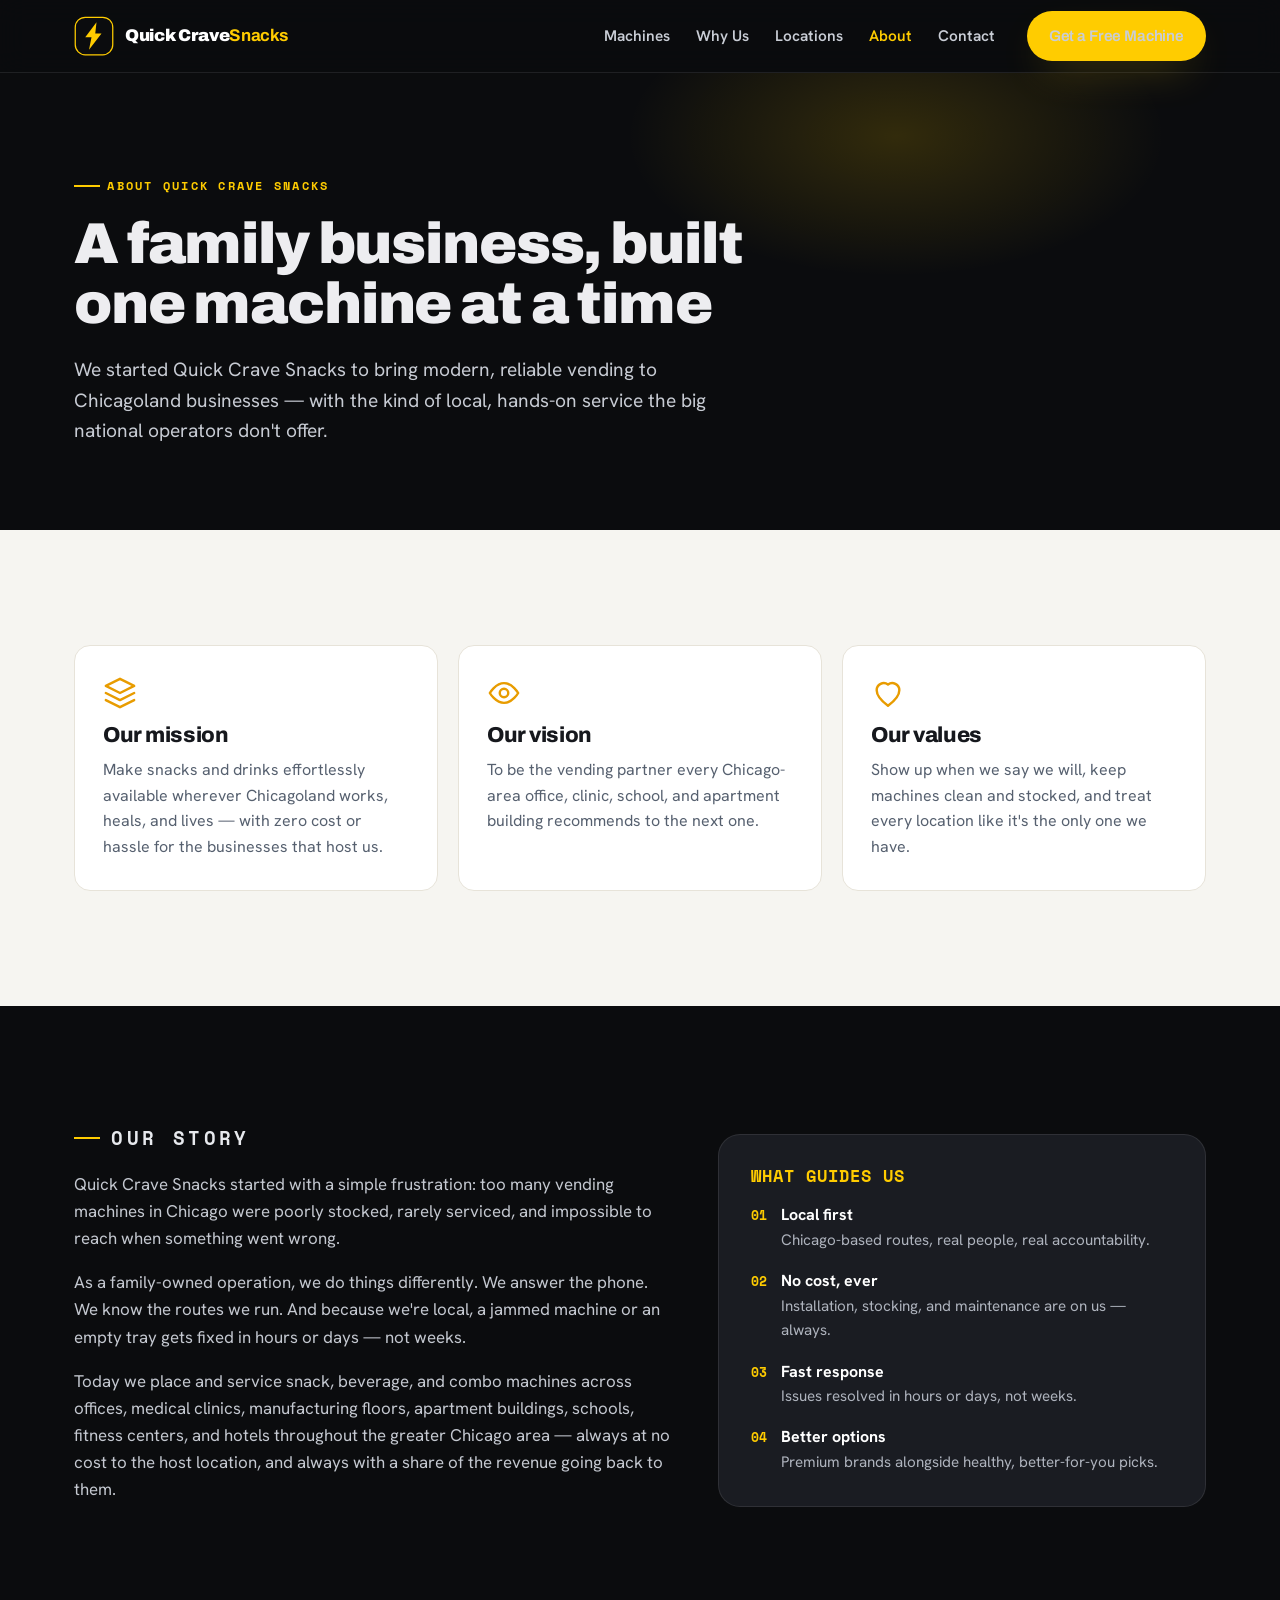
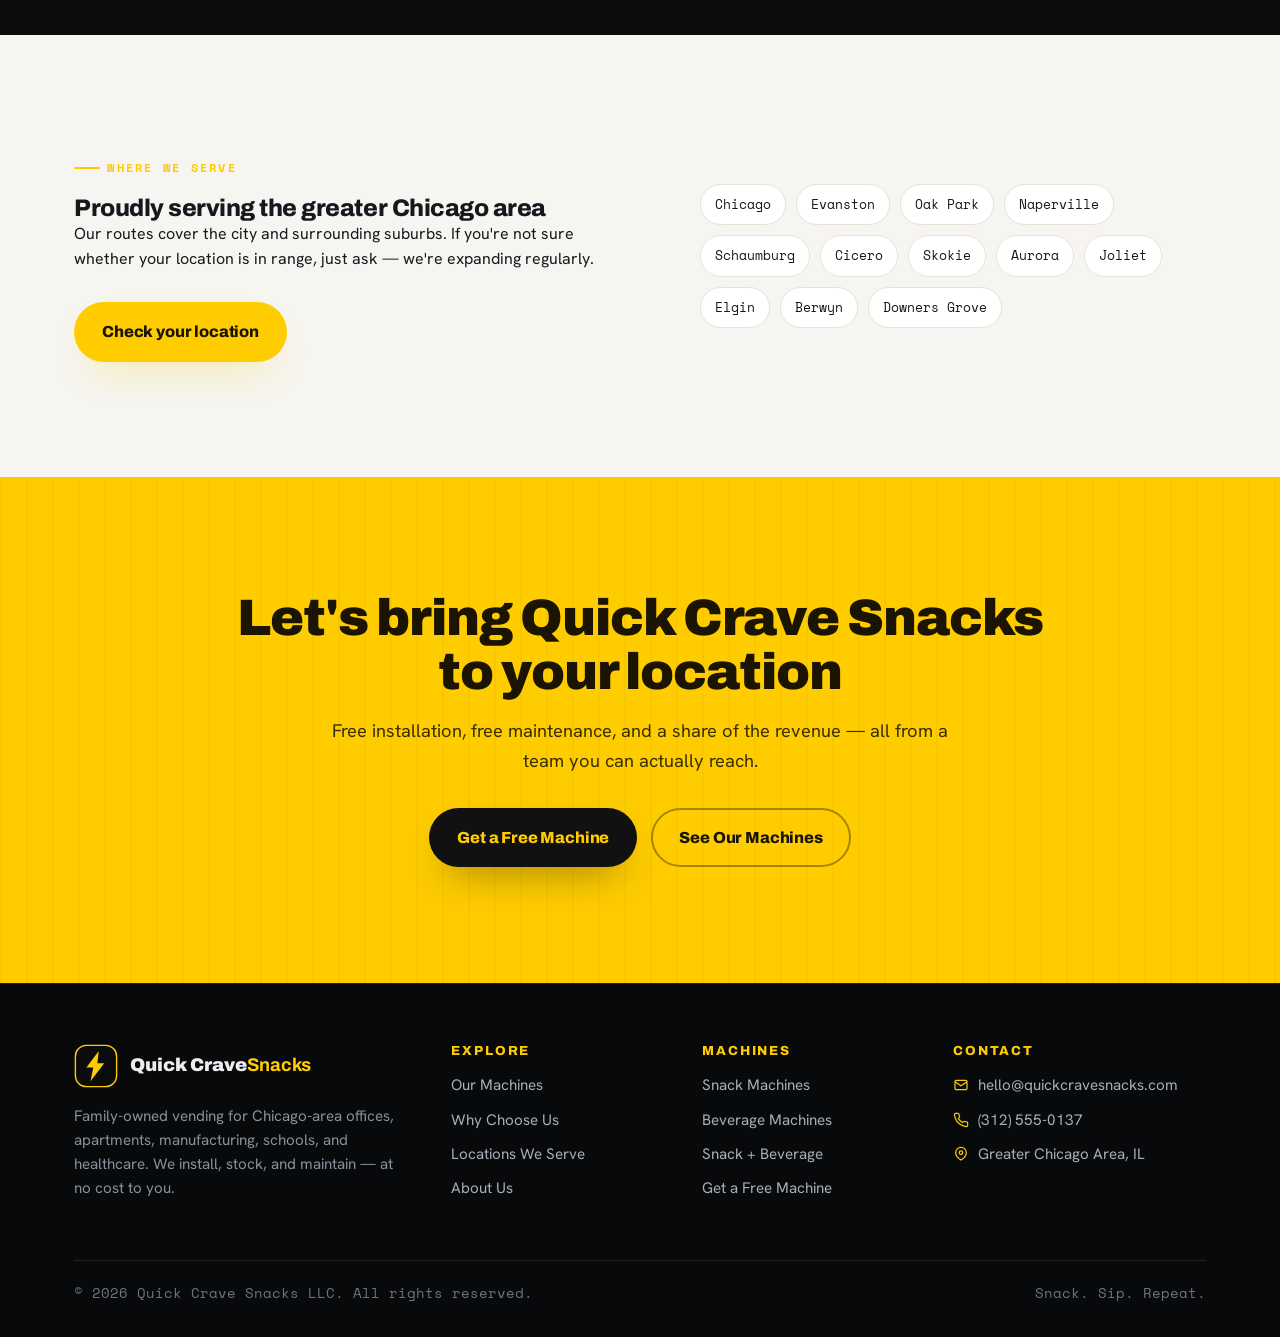
==== about.html @ 275d0c56 "Build out Quick Crave Snacks marketing site Adds the homepage, about, machines, and contact pages pl" ====
<!DOCTYPE html>
<html lang="en">
<head>
  <meta charset="UTF-8" />
  <meta name="viewport" content="width=device-width, initial-scale=1.0" />
  <title>About Us — Quick Crave Snacks</title>
  <meta name="description" content="Quick Crave Snacks is a family-owned vending company serving the greater Chicago area. Learn our story, mission, and the values behind every install." />
  <link rel="icon" type="image/svg+xml" href="assets/favicon.svg" />
  <link rel="preconnect" href="https://fonts.googleapis.com" />
  <link rel="preconnect" href="https://fonts.gstatic.com" crossorigin />
  <link href="https://fonts.googleapis.com/css2?family=Archivo:wght@600;700;800;900&family=Hanken+Grotesk:wght@400;500;600;700&family=Space+Mono:wght@400;700&display=swap" rel="stylesheet" />
  <link rel="stylesheet" href="css/styles.css" />
</head>
<body>

  <!-- ===================== NAV ===================== -->
  <header class="nav">
    <div class="container nav-inner">
      <a class="nav-logo" href="index.html" aria-label="Quick Crave Snacks home">
        <img src="assets/logo.svg" alt="Quick Crave Snacks logo" />
        <span class="wordmark">Quick Crave<b>Snacks</b></span>
      </a>
      <nav class="nav-links" aria-label="Primary">
        <a href="machines.html">Machines</a>
        <a href="index.html#why">Why Us</a>
        <a href="index.html#locations">Locations</a>
        <a href="about.html" class="active">About</a>
        <a href="contact.html">Contact</a>
        <a class="btn btn-primary btn-sm nav-cta" href="contact.html">Get a Free Machine</a>
      </nav>
      <button class="nav-toggle" aria-label="Menu" aria-expanded="false"><span></span><span></span><span></span></button>
    </div>
  </header>

  <main>
  <!-- ===================== PAGE HERO ===================== -->
  <section class="page-hero">
    <div class="container">
      <p class="eyebrow">About Quick Crave Snacks</p>
      <h1>A family business, built one machine at a time</h1>
      <p class="lede">We started Quick Crave Snacks to bring modern, reliable vending to Chicagoland businesses — with the kind of local, hands-on service the big national operators don't offer.</p>
    </div>
  </section>

  <!-- ===================== MISSION / VISION / VALUES ===================== -->
  <section class="section on-light">
    <div class="container">
      <div class="mvv">
        <div class="card reveal">
          <svg class="ic" viewBox="0 0 24 24" fill="none" stroke="currentColor" stroke-width="1.7" stroke-linecap="round" stroke-linejoin="round"><path d="M12 2 2 7l10 5 10-5-10-5Z"/><path d="M2 17l10 5 10-5M2 12l10 5 10-5"/></svg>
          <h3>Our mission</h3>
          <p>Make snacks and drinks effortlessly available wherever Chicagoland works, heals, and lives — with zero cost or hassle for the businesses that host us.</p>
        </div>
        <div class="card reveal">
          <svg class="ic" viewBox="0 0 24 24" fill="none" stroke="currentColor" stroke-width="1.7" stroke-linecap="round" stroke-linejoin="round"><path d="M2 12s4-7 10-7 10 7 10 7-4 7-10 7-10-7-10-7Z"/><circle cx="12" cy="12" r="3"/></svg>
          <h3>Our vision</h3>
          <p>To be the vending partner every Chicago-area office, clinic, school, and apartment building recommends to the next one.</p>
        </div>
        <div class="card reveal">
          <svg class="ic" viewBox="0 0 24 24" fill="none" stroke="currentColor" stroke-width="1.7" stroke-linecap="round" stroke-linejoin="round"><path d="M12 21c-4-3-8-6.5-8-11a5 5 0 0 1 8-4 5 5 0 0 1 8 4c0 4.5-4 8-8 11Z"/></svg>
          <h3>Our values</h3>
          <p>Show up when we say we will, keep machines clean and stocked, and treat every location like it's the only one we have.</p>
        </div>
      </div>
    </div>
  </section>

  <!-- ===================== STORY ===================== -->
  <section class="section">
    <div class="container story">
      <div class="prose">
        <p class="eyebrow">Our story</p>
        <p>Quick Crave Snacks started with a simple frustration: too many vending machines in Chicago were poorly stocked, rarely serviced, and impossible to reach when something went wrong.</p>
        <p>As a family-owned operation, we do things differently. We answer the phone. We know the routes we run. And because we're local, a jammed machine or an empty tray gets fixed in hours or days — not weeks.</p>
        <p>Today we place and service snack, beverage, and combo machines across offices, medical clinics, manufacturing floors, apartment buildings, schools, fitness centers, and hotels throughout the greater Chicago area — always at no cost to the host location, and always with a share of the revenue going back to them.</p>
      </div>
      <aside class="story-aside reveal">
        <h3>What guides us</h3>
        <ul class="values-list">
          <li><span class="v-code">01</span><div><strong>Local first</strong><span>Chicago-based routes, real people, real accountability.</span></div></li>
          <li><span class="v-code">02</span><div><strong>No cost, ever</strong><span>Installation, stocking, and maintenance are on us — always.</span></div></li>
          <li><span class="v-code">03</span><div><strong>Fast response</strong><span>Issues resolved in hours or days, not weeks.</span></div></li>
          <li><span class="v-code">04</span><div><strong>Better options</strong><span>Premium brands alongside healthy, better-for-you picks.</span></div></li>
        </ul>
      </aside>
    </div>
  </section>

  <!-- ===================== SERVICE AREA ===================== -->
  <section class="section on-light">
    <div class="container service-area">
      <div>
        <p class="eyebrow">Where we serve</p>
        <h2>Proudly serving the greater Chicago area</h2>
        <p>Our routes cover the city and surrounding suburbs. If you're not sure whether your location is in range, just ask — we're expanding regularly.</p>
        <a class="btn btn-primary" href="contact.html" style="margin-top:14px">Check your location</a>
      </div>
      <ul class="area-chips">
        <li>Chicago</li><li>Evanston</li><li>Oak Park</li><li>Naperville</li>
        <li>Schaumburg</li><li>Cicero</li><li>Skokie</li><li>Aurora</li>
        <li>Joliet</li><li>Elgin</li><li>Berwyn</li><li>Downers Grove</li>
      </ul>
    </div>
  </section>

  <!-- ===================== CTA ===================== -->
  <section class="section cta-band">
    <div class="container">
      <h2>Let's bring Quick Crave Snacks to your location</h2>
      <p>Free installation, free maintenance, and a share of the revenue — all from a team you can actually reach.</p>
      <div class="hero-ctas" style="justify-content:center">
        <a class="btn btn-primary" href="contact.html">Get a Free Machine</a>
        <a class="btn btn-ghost" href="machines.html">See Our Machines</a>
      </div>
    </div>
  </section>
  </main>

  <!-- ===================== FOOTER ===================== -->
  <footer class="footer">
    <div class="container">
      <div class="footer-grid">
        <div>
          <div class="brand-line">
            <img src="assets/logo.svg" alt="Quick Crave Snacks logo" />
            <span class="wordmark">Quick Crave<b>Snacks</b></span>
          </div>
          <p>Family-owned vending for Chicago-area offices, apartments, manufacturing, schools, and healthcare. We install, stock, and maintain — at no cost to you.</p>
        </div>
        <div>
          <h4>Explore</h4>
          <ul>
            <li><a href="machines.html">Our Machines</a></li>
            <li><a href="index.html#why">Why Choose Us</a></li>
            <li><a href="index.html#locations">Locations We Serve</a></li>
            <li><a href="about.html">About Us</a></li>
          </ul>
        </div>
        <div>
          <h4>Machines</h4>
          <ul>
            <li><a href="machines.html#snacks">Snack Machines</a></li>
            <li><a href="machines.html#beverages">Beverage Machines</a></li>
            <li><a href="machines.html#combo">Snack + Beverage</a></li>
            <li><a href="contact.html">Get a Free Machine</a></li>
          </ul>
        </div>
        <div>
          <h4>Contact</h4>
          <ul>
            <li class="contact-line"><svg viewBox="0 0 24 24" fill="none" stroke="currentColor" stroke-width="1.8"><rect x="3" y="5" width="18" height="14" rx="2"/><path d="m3 7 9 6 9-6"/></svg><a href="mailto:hello@quickcravesnacks.com">hello@quickcravesnacks.com</a></li>
            <li class="contact-line"><svg viewBox="0 0 24 24" fill="none" stroke="currentColor" stroke-width="1.8"><path d="M22 16.9v3a2 2 0 0 1-2.2 2 19.8 19.8 0 0 1-8.6-3 19.5 19.5 0 0 1-6-6 19.8 19.8 0 0 1-3-8.6A2 2 0 0 1 4.1 2h3a2 2 0 0 1 2 1.7c.1.9.4 1.8.7 2.7a2 2 0 0 1-.5 2.1L8.1 9.9a16 16 0 0 0 6 6l1.4-1.2a2 2 0 0 1 2.1-.5c.9.3 1.8.6 2.7.7a2 2 0 0 1 1.7 2Z"/></svg><a href="tel:+13125550137">(312) 555-0137</a></li>
            <li class="contact-line"><svg viewBox="0 0 24 24" fill="none" stroke="currentColor" stroke-width="1.8"><path d="M20 10c0 6-8 11-8 11s-8-5-8-11a8 8 0 0 1 16 0Z"/><circle cx="12" cy="10" r="2.6"/></svg><span>Greater Chicago Area, IL</span></li>
          </ul>
        </div>
      </div>
      <div class="footer-bottom">
        <span>© <span id="year">2026</span> Quick Crave Snacks LLC. All rights reserved.</span>
        <span>Snack. Sip. Repeat.</span>
      </div>
    </div>
  </footer>

  <script src="js/main.js"></script>
  <script>document.getElementById('year').textContent = new Date().getFullYear();</script>
</body>
</html>
---- css/styles.css ----
/* ==========================================================================
   Quick Crave Snacks — brand stylesheet
   Palette derived from the logo: black + golden amber (#FFCC00).
   Added: Fresh Mint (#21D19F) for "healthy/go", warm Paper for light sections.
   Type: Archivo (display) / Hanken Grotesk (body) / Space Mono (vend codes).
   ========================================================================== */

:root {
  --ink:      #0B0C0E;   /* near-black background          */
  --ink-2:    #131419;   /* raised dark surface            */
  --ink-3:    #1A1C22;   /* card on dark                   */
  --gold:     #FFCC00;   /* brand yellow (from logo)       */
  --gold-2:   #E89C00;   /* deep amber (from logo)         */
  --mint:     #21D19F;   /* fresh / healthy / "go"         */
  --mint-ink: #04231B;
  --paper:    #F6F5F1;   /* light section background       */
  --paper-2:  #FFFFFF;
  --slate:    #56606F;   /* muted text on light            */
  --charcoal: #16181D;   /* dark text on light             */
  --line-d:   rgba(255,255,255,.09);  /* borders on dark   */
  --line-l:   #E7E3D9;                /* borders on light  */
  --gold-soft: rgba(255,204,0,.14);

  --container: 1180px;
  --radius: 16px;
  --radius-lg: 22px;
  --shadow: 0 24px 60px -28px rgba(0,0,0,.55);
  --shadow-gold: 0 18px 44px -18px rgba(255,204,0,.45);

  --f-display: 'Archivo', system-ui, sans-serif;
  --f-body: 'Hanken Grotesk', system-ui, sans-serif;
  --f-mono: 'Space Mono', ui-monospace, monospace;
}

* { box-sizing: border-box; }

html { scroll-behavior: smooth; scroll-padding-top: 88px; }

body {
  margin: 0;
  font-family: var(--f-body);
  background: var(--ink);
  color: #EDEDF0;
  line-height: 1.6;
  -webkit-font-smoothing: antialiased;
  text-rendering: optimizeLegibility;
}

img, svg { max-width: 100%; display: block; }
a { color: inherit; text-decoration: none; }

h1, h2, h3, h4 {
  font-family: var(--f-display);
  line-height: 1.05;
  letter-spacing: -.02em;
  margin: 0;
  font-weight: 800;
}

p { margin: 0 0 1em; }

.container { width: 100%; max-width: var(--container); margin-inline: auto; padding-inline: 24px; }

/* ---- Eyebrow / section headers ---------------------------------------- */
.eyebrow {
  font-family: var(--f-mono);
  font-size: .78rem;
  font-weight: 700;
  letter-spacing: .18em;
  text-transform: uppercase;
  color: var(--gold);
  display: inline-flex;
  align-items: center;
  gap: .6em;
  margin: 0 0 18px;
}
.eyebrow::before {
  content: "";
  width: 26px; height: 2px;
  background: var(--gold);
  display: inline-block;
}
.section-head { max-width: 720px; margin-bottom: 48px; }
.section-head.center { margin-inline: auto; text-align: center; }
.section-head.center .eyebrow { justify-content: center; }
.section-head h2 { font-size: clamp(1.9rem, 4vw, 3rem); }
.section-head p { margin-top: 16px; font-size: 1.08rem; color: #B9BDC6; }
.on-light .section-head p { color: var(--slate); }

/* ---- Buttons ---------------------------------------------------------- */
.btn {
  --b: var(--gold);
  display: inline-flex; align-items: center; gap: .55em;
  font-family: var(--f-display);
  font-weight: 800;
  font-size: 1rem;
  letter-spacing: -.01em;
  padding: 15px 26px;
  border-radius: 999px;
  border: 2px solid transparent;
  cursor: pointer;
  transition: transform .18s ease, box-shadow .18s ease, background .18s ease, color .18s ease;
  white-space: nowrap;
}
.btn svg { width: 18px; height: 18px; }
.btn-primary { background: var(--gold); color: #1A1400; box-shadow: var(--shadow-gold); }
.btn-primary:hover { transform: translateY(-2px); background: #FFD633; }
.btn-ghost { background: transparent; color: #fff; border-color: rgba(255,255,255,.28); }
.btn-ghost:hover { border-color: var(--gold); color: var(--gold); transform: translateY(-2px); }
.on-light .btn-ghost { color: var(--charcoal); border-color: #C9C4B8; }
.on-light .btn-ghost:hover { color: var(--gold-2); border-color: var(--gold-2); }
.btn-mint { background: var(--mint); color: var(--mint-ink); }
.btn-mint:hover { transform: translateY(-2px); background: #34E0AF; }
.btn-sm { padding: 11px 20px; font-size: .92rem; }

.link-arrow {
  font-family: var(--f-mono); font-size: .9rem; font-weight: 700;
  color: var(--gold); display: inline-flex; align-items: center; gap: .4em;
  transition: gap .2s ease;
}
.link-arrow:hover { gap: .8em; }
.on-light .link-arrow { color: var(--gold-2); }

/* ---- Navigation ------------------------------------------------------- */
.nav {
  position: sticky; top: 0; z-index: 100;
  background: rgba(11,12,14,.72);
  backdrop-filter: blur(14px);
  border-bottom: 1px solid var(--line-d);
  transition: background .25s ease, box-shadow .25s ease;
}
.nav.scrolled { background: rgba(11,12,14,.94); box-shadow: 0 10px 30px -20px #000; }
.nav-inner { display: flex; align-items: center; gap: 28px; height: 72px; }
.nav-logo { display: flex; align-items: center; gap: 11px; }
.nav-logo img { height: 40px; width: auto; }
.nav-logo .wordmark { font-family: var(--f-display); font-weight: 900; font-size: 1.06rem; letter-spacing: -.02em; color: #fff; line-height: 1; }
.nav-logo .wordmark b { color: var(--gold); }
.nav-links { display: flex; gap: 26px; margin-left: auto; align-items: center; }
.nav-links a { font-size: .96rem; font-weight: 600; color: #C9CDD5; transition: color .16s ease; }
.nav-links a:hover, .nav-links a.active { color: var(--gold); }
.nav-cta { margin-left: 6px; }
.nav-toggle { display: none; background: none; border: 0; cursor: pointer; padding: 8px; margin-left: auto; }
.nav-toggle span { display: block; width: 24px; height: 2px; background: #fff; margin: 5px 0; transition: .25s; }

/* ---- Sections --------------------------------------------------------- */
.section { padding-block: clamp(64px, 9vw, 116px); position: relative; }
.section.on-light { background: var(--paper); color: var(--charcoal); }
.section.on-ink-2 { background: var(--ink-2); }
.section.tight { padding-block: clamp(44px, 6vw, 72px); }

/* ---- Hero ------------------------------------------------------------- */
.hero { position: relative; overflow: hidden; padding-top: clamp(48px, 7vw, 84px); padding-bottom: 0; }
.hero::before { /* vend glow */
  content: ""; position: absolute; inset: -20% 30% auto -10%;
  height: 620px;
  background: radial-gradient(closest-side, rgba(255,204,0,.20), rgba(255,204,0,0) 72%);
  pointer-events: none; z-index: 0;
}
.hero-grid {
  position: relative; z-index: 1;
  display: grid; grid-template-columns: 1.08fr .92fr; gap: 48px; align-items: center;
}
.hero h1 { font-size: clamp(2.5rem, 5.4vw, 4.15rem); font-weight: 900; }
.hero h1 .hl { color: var(--gold); }
.hero-sub { font-size: 1.18rem; color: #C7CBD3; max-width: 560px; margin-top: 22px; }
.hero-ctas { display: flex; flex-wrap: wrap; gap: 14px; margin-top: 32px; align-items: center; }
.hero-quote-link { margin-left: 4px; }
.trust-chips { display: flex; flex-wrap: wrap; gap: 10px 22px; margin-top: 30px; padding-top: 24px; border-top: 1px solid var(--line-d); }
.trust-chips li { list-style: none; font-family: var(--f-mono); font-size: .82rem; color: #AEB3BD; display: flex; align-items: center; gap: .5em; }
.trust-chips li::before { content: "✓"; color: var(--mint); font-weight: 700; }
.hero-machine { position: relative; }
.hero-machine .frame {
  position: relative;
  padding: 22px;
  border-radius: var(--radius-lg);
  background: linear-gradient(160deg, #16181e, #0A0B0E);
  border: 1px solid var(--line-d);
  box-shadow: var(--shadow);
}
.hero-machine .frame::after { /* soft floor glow */
  content: ""; position: absolute; left: 10%; right: 10%; bottom: -26px; height: 40px;
  background: radial-gradient(closest-side, rgba(255,204,0,.28), transparent 70%);
  filter: blur(6px);
}
.hero-machine img { margin-inline: auto; max-height: 500px; }
.hero-badge {
  position: absolute; top: 8px; right: 8px; z-index: 2;
  background: var(--mint); color: var(--mint-ink);
  font-family: var(--f-mono); font-weight: 700; font-size: .76rem;
  padding: 8px 14px; border-radius: 999px;
  transform: rotate(3deg);
  box-shadow: var(--shadow);
}

/* ---- Benefit strip ---------------------------------------------------- */
.benefits { display: grid; grid-template-columns: repeat(6, 1fr); gap: 14px; }
.benefit {
  position: relative;
  background: var(--ink-3);
  border: 1px solid var(--line-d);
  border-radius: var(--radius);
  padding: 22px 18px;
  transition: transform .2s ease, border-color .2s ease;
}
.benefit:hover { transform: translateY(-4px); border-color: rgba(255,204,0,.4); }
.benefit .code { position: absolute; top: 12px; right: 14px; font-family: var(--f-mono); font-size: .7rem; color: var(--gold); opacity: .8; }
.benefit .ic { width: 30px; height: 30px; color: var(--gold); margin-bottom: 14px; }
.benefit h3 { font-size: 1.02rem; font-weight: 700; letter-spacing: -.01em; }

/* ---- Reason cards (Why choose us) ------------------------------------- */
.reasons { display: grid; grid-template-columns: repeat(3, 1fr); gap: 18px; }
.reason {
  position: relative;
  background: var(--paper-2);
  border: 1px solid var(--line-l);
  border-radius: var(--radius);
  padding: 28px 26px;
  transition: transform .2s ease, box-shadow .2s ease;
}
.reason:hover { transform: translateY(-5px); box-shadow: var(--shadow); }
.reason .code { font-family: var(--f-mono); font-size: .74rem; font-weight: 700; color: var(--gold-2); letter-spacing: .1em; }
.reason .ic { width: 34px; height: 34px; color: var(--charcoal); margin: 14px 0 16px; }
.reason h3 { font-size: 1.24rem; color: var(--charcoal); margin-bottom: 8px; }
.reason p { color: var(--slate); margin: 0; font-size: .98rem; }

/* ---- How it works (real sequence → numbered) -------------------------- */
.steps { display: grid; grid-template-columns: repeat(3,1fr); gap: 20px; counter-reset: step; }
.step { position: relative; padding: 30px 26px; border: 1px solid var(--line-d); border-radius: var(--radius); background: var(--ink-3); }
.step .num {
  font-family: var(--f-display); font-weight: 900; font-size: 2.4rem; color: var(--gold);
  line-height: 1; display: block; margin-bottom: 14px;
}
.step h3 { font-size: 1.2rem; margin-bottom: 8px; }
.step p { color: #B7BCC5; margin: 0; }
.step:not(:last-child)::after {
  content: "→"; position: absolute; right: -22px; top: 50%; transform: translateY(-50%);
  color: var(--gold); font-size: 1.4rem; z-index: 2;
}

/* ---- Machine option cards --------------------------------------------- */
.machine-cards { display: grid; grid-template-columns: repeat(3,1fr); gap: 22px; }
.mcard {
  display: flex; flex-direction: column;
  background: var(--ink-3); border: 1px solid var(--line-d); border-radius: var(--radius-lg);
  overflow: hidden; transition: transform .22s ease, border-color .22s ease;
}
.mcard:hover { transform: translateY(-6px); border-color: rgba(255,204,0,.45); }
.mcard .art {
  background: radial-gradient(120% 100% at 50% 0%, rgba(255,204,0,.12), transparent 60%), #0E1014;
  padding: 26px 26px 0; text-align: center;
}
.mcard .art img { margin-inline: auto; max-height: 260px; }
.mcard .body { padding: 24px 26px 28px; }
.mcard .kicker { font-family: var(--f-mono); font-size: .74rem; color: var(--mint); letter-spacing: .1em; }
.mcard h3 { font-size: 1.4rem; margin: 8px 0 8px; }
.mcard p { color: #B7BCC5; font-size: .96rem; }
.mcard .link-arrow { margin-top: 10px; }

/* ---- Locations -------------------------------------------------------- */
.loc-grid { display: grid; grid-template-columns: repeat(4, 1fr); gap: 16px; }
.loc {
  display: flex; align-items: center; gap: 14px;
  background: var(--paper-2); border: 1px solid var(--line-l); border-radius: 14px;
  padding: 20px 22px; transition: transform .18s ease, box-shadow .18s ease;
}
.loc:hover { transform: translateY(-3px); box-shadow: var(--shadow); }
.loc .ic { width: 30px; height: 30px; color: var(--gold-2); flex: none; }
.loc span { font-family: var(--f-display); font-weight: 700; color: var(--charcoal); font-size: 1.02rem; }

/* ---- Revenue / value band --------------------------------------------- */
.value-band {
  background:
    radial-gradient(90% 140% at 100% 0%, rgba(255,204,0,.14), transparent 55%),
    linear-gradient(180deg, #101116, #0A0B0E);
  border: 1px solid var(--line-d); border-radius: var(--radius-lg);
  padding: clamp(30px, 5vw, 52px);
  display: grid; grid-template-columns: 1.3fr 1fr; gap: 40px; align-items: center;
}
.value-band h2 { font-size: clamp(1.7rem, 3.4vw, 2.5rem); }
.value-band p { color: #C2C6CE; margin-top: 14px; }
.value-stats { display: grid; grid-template-columns: 1fr 1fr; gap: 18px; }
.stat { background: var(--ink); border: 1px solid var(--line-d); border-radius: 14px; padding: 20px; }
.stat .n { font-family: var(--f-display); font-weight: 900; font-size: 2.1rem; color: var(--gold); line-height: 1; }
.stat .l { font-size: .9rem; color: #AEB3BD; margin-top: 6px; }

/* ---- Big CTA ---------------------------------------------------------- */
.cta-band { position: relative; overflow: hidden; text-align: center; background: var(--gold); color: #1A1400; }
.cta-band::before {
  content: ""; position: absolute; inset: 0;
  background: repeating-linear-gradient(90deg, rgba(0,0,0,.05) 0 2px, transparent 2px 26px);
  opacity: .5;
}
.cta-band .container { position: relative; }
.cta-band h2 { font-size: clamp(2rem, 4.6vw, 3.2rem); font-weight: 900; max-width: 860px; margin-inline: auto; }
.cta-band p { font-size: 1.14rem; margin: 18px auto 30px; max-width: 620px; color: #382e00; }
.cta-band .btn-primary { background: #111; color: #FFCC00; box-shadow: 0 18px 40px -18px rgba(0,0,0,.5); }
.cta-band .btn-primary:hover { background: #000; }
.cta-band .btn-ghost { border-color: rgba(0,0,0,.35); color: #1A1400; }
.cta-band .btn-ghost:hover { border-color: #111; color: #111; }

/* ---- Footer ----------------------------------------------------------- */
.footer { background: #08090B; border-top: 1px solid var(--line-d); padding-block: 60px 32px; }
.footer-grid { display: grid; grid-template-columns: 1.6fr 1fr 1fr 1.2fr; gap: 40px; }
.footer .brand-line { display: flex; align-items: center; gap: 12px; margin-bottom: 16px; }
.footer .brand-line img { height: 44px; }
.footer .brand-line .wordmark { font-family: var(--f-display); font-weight: 900; font-size: 1.15rem; }
.footer .brand-line .wordmark b { color: var(--gold); }
.footer p { color: #8A909B; font-size: .95rem; max-width: 320px; }
.footer h4 { font-family: var(--f-display); font-size: .82rem; letter-spacing: .14em; text-transform: uppercase; color: var(--gold); margin-bottom: 16px; }
.footer ul { list-style: none; padding: 0; margin: 0; display: grid; gap: 10px; }
.footer ul a, .footer ul li { color: #A9AEB8; font-size: .95rem; }
.footer ul a:hover { color: var(--gold); }
.footer .contact-line { display: flex; align-items: center; gap: 9px; }
.footer .contact-line svg { width: 16px; height: 16px; color: var(--gold); flex: none; }
.footer-bottom { border-top: 1px solid var(--line-d); margin-top: 44px; padding-top: 22px; display: flex; justify-content: space-between; flex-wrap: wrap; gap: 10px; color: #6E747E; font-size: .85rem; font-family: var(--f-mono); }

/* ---- Reveal on scroll ------------------------------------------------- */
.reveal { opacity: 0; transform: translateY(22px); transition: opacity .6s ease, transform .6s ease; }
.reveal.in { opacity: 1; transform: none; }

/* ==========================================================================
   Interior pages (About / Machines / Contact)
   ========================================================================== */
.page-hero { padding-block: clamp(56px, 8vw, 96px) clamp(40px, 6vw, 64px); position: relative; overflow: hidden; }
.page-hero::before {
  content: ""; position: absolute; inset: -30% 0 auto 40%; height: 400px;
  background: radial-gradient(closest-side, rgba(255,204,0,.16), transparent 70%);
}
.page-hero .container { position: relative; }
.page-hero h1 { font-size: clamp(2.3rem, 5vw, 3.6rem); font-weight: 900; max-width: 780px; }
.page-hero .lede { font-size: 1.2rem; color: #C7CBD3; max-width: 640px; margin-top: 20px; }

/* About */
.mvv { display: grid; grid-template-columns: repeat(3,1fr); gap: 20px; }
.mvv .card { background: var(--paper-2); border: 1px solid var(--line-l); border-radius: var(--radius); padding: 30px 28px; }
.mvv .card .ic { width: 34px; height: 34px; color: var(--gold-2); margin-bottom: 14px; }
.mvv .card h3 { color: var(--charcoal); font-size: 1.35rem; margin-bottom: 10px; }
.mvv .card p { color: var(--slate); margin: 0; }
.story { display: grid; grid-template-columns: 1.1fr .9fr; gap: 48px; align-items: center; }
.story .prose p { color: #C4C8D0; font-size: 1.06rem; }
.story .prose p:first-of-type { font-size: 1.18rem; color: #E7E9ED; }
.story-aside { background: var(--ink-3); border: 1px solid var(--line-d); border-radius: var(--radius-lg); padding: 32px; }
.story-aside h3 { color: var(--gold); font-size: 1.05rem; font-family: var(--f-mono); letter-spacing: .06em; margin-bottom: 18px; text-transform: uppercase; }
.values-list { list-style: none; padding: 0; margin: 0; display: grid; gap: 16px; }
.values-list li { display: flex; gap: 14px; align-items: flex-start; }
.values-list .v-code { font-family: var(--f-mono); color: var(--gold); font-weight: 700; font-size: .82rem; flex: none; padding-top: 3px; }
.values-list strong { color: #fff; }
.values-list span { color: #AEB3BD; display: block; font-size: .95rem; }

.service-area { display: grid; grid-template-columns: 1fr 1fr; gap: 40px; align-items: center; }
.area-chips { display: flex; flex-wrap: wrap; gap: 10px; }
.area-chips li { list-style: none; font-family: var(--f-mono); font-size: .84rem; padding: 9px 14px; border-radius: 999px; border: 1px solid var(--line-l); color: var(--charcoal); background: #fff; }

/* Machines */
.machine-nav { display: flex; flex-wrap: wrap; gap: 12px; margin-top: 28px; }
.machine-nav a { font-family: var(--f-mono); font-size: .86rem; padding: 10px 18px; border-radius: 999px; border: 1px solid var(--line-d); color: #D6D9DF; transition: .18s; }
.machine-nav a:hover { border-color: var(--gold); color: var(--gold); }

.spec-block { display: grid; grid-template-columns: .95fr 1.05fr; gap: 48px; align-items: center; scroll-margin-top: 96px; }
.spec-block.flip { grid-template-columns: 1.05fr .95fr; }
.spec-block.flip .spec-art { order: 2; }
.spec-art {
  background: radial-gradient(120% 100% at 50% 0%, rgba(255,204,0,.12), transparent 60%);
  border: 1px solid var(--line-d); border-radius: var(--radius-lg); padding: 30px; text-align: center;
}
.spec-art img { margin-inline: auto; max-height: 440px; }
.spec-content .kicker { font-family: var(--f-mono); color: var(--mint); letter-spacing: .12em; font-size: .8rem; text-transform: uppercase; }
.spec-content h2 { font-size: clamp(1.7rem, 3.4vw, 2.4rem); margin: 12px 0 14px; }
.spec-content > p { color: #C2C6CE; max-width: 520px; }
.spec-table { list-style: none; padding: 0; margin: 22px 0 0; display: grid; gap: 0; border-top: 1px solid var(--line-d); }
.spec-table li { display: grid; grid-template-columns: 190px 1fr; gap: 16px; padding: 13px 0; border-bottom: 1px solid var(--line-d); }
.spec-table .k { font-family: var(--f-mono); font-size: .82rem; color: #8E94A0; letter-spacing: .04em; text-transform: uppercase; }
.spec-table .val { color: #E7E9ED; font-weight: 600; }
.feature-pills { display: flex; flex-wrap: wrap; gap: 10px; margin-top: 22px; }
.feature-pills li { list-style: none; display: flex; align-items: center; gap: .5em; font-size: .86rem; font-family: var(--f-mono); color: #CBD0D8; background: var(--ink-3); border: 1px solid var(--line-d); padding: 8px 14px; border-radius: 999px; }
.feature-pills li svg { width: 15px; height: 15px; color: var(--mint); }

/* Contact / forms */
.contact-grid { display: grid; grid-template-columns: 1.15fr .85fr; gap: 48px; align-items: start; }
.form-card { background: var(--ink-3); border: 1px solid var(--line-d); border-radius: var(--radius-lg); padding: clamp(24px, 4vw, 40px); }
.field { margin-bottom: 18px; }
.field label { display: block; font-family: var(--f-mono); font-size: .78rem; letter-spacing: .06em; text-transform: uppercase; color: #9CA2AE; margin-bottom: 8px; }
.field input, .field select, .field textarea {
  width: 100%; font-family: var(--f-body); font-size: 1rem; color: #fff;
  background: var(--ink); border: 1px solid var(--line-d); border-radius: 12px; padding: 13px 15px;
  transition: border-color .16s ease, box-shadow .16s ease;
}
.field textarea { resize: vertical; min-height: 120px; }
.field input:focus, .field select:focus, .field textarea:focus {
  outline: none; border-color: var(--gold); box-shadow: 0 0 0 3px var(--gold-soft);
}
.field-row { display: grid; grid-template-columns: 1fr 1fr; gap: 16px; }
.form-card .btn-primary { width: 100%; justify-content: center; margin-top: 6px; }
.form-note { font-size: .82rem; color: #7E848F; margin-top: 14px; text-align: center; }

.contact-aside .info-block { padding: 22px 0; border-bottom: 1px solid var(--line-d); }
.contact-aside .info-block:first-child { padding-top: 0; }
.contact-aside .ic-row { display: flex; gap: 14px; align-items: flex-start; }
.contact-aside .ic-row svg { width: 22px; height: 22px; color: var(--gold); flex: none; margin-top: 3px; }
.contact-aside h3 { font-size: 1.05rem; margin-bottom: 4px; }
.contact-aside a, .contact-aside p { color: #B7BCC5; margin: 0; }
.contact-aside a:hover { color: var(--gold); }

/* ==========================================================================
   Responsive
   ========================================================================== */
@media (max-width: 1024px) {
  .hero-grid { grid-template-columns: 1fr; }
  .hero-machine { max-width: 440px; margin-inline: auto; }
  .benefits { grid-template-columns: repeat(3, 1fr); }
  .reasons { grid-template-columns: repeat(2, 1fr); }
  .machine-cards { grid-template-columns: 1fr; max-width: 460px; margin-inline: auto; }
  .loc-grid { grid-template-columns: repeat(2, 1fr); }
  .value-band, .story, .service-area, .contact-grid { grid-template-columns: 1fr; }
  .spec-block, .spec-block.flip { grid-template-columns: 1fr; }
  .spec-block.flip .spec-art { order: 0; }
  .mvv { grid-template-columns: 1fr; }
  .footer-grid { grid-template-columns: 1fr 1fr; }
  .step:not(:last-child)::after { display: none; }
}
@media (max-width: 640px) {
  .nav-links { display: none; }
  .nav-links.open {
    display: flex; flex-direction: column; position: absolute; top: 72px; left: 0; right: 0;
    background: var(--ink-2); border-bottom: 1px solid var(--line-d); padding: 18px 24px; gap: 16px;
  }
  .nav-toggle { display: block; }
  .nav-cta { display: none; }
  .benefits { grid-template-columns: 1fr 1fr; }
  .reasons, .steps, .loc-grid, .field-row { grid-template-columns: 1fr; }
  .footer-grid { grid-template-columns: 1fr; }
  .hero-ctas .btn { width: 100%; justify-content: center; }
}

@media (prefers-reduced-motion: reduce) {
  * { animation: none !important; transition: none !important; scroll-behavior: auto !important; }
  .reveal { opacity: 1; transform: none; }
}

:focus-visible { outline: 3px solid var(--gold); outline-offset: 3px; border-radius: 6px; }
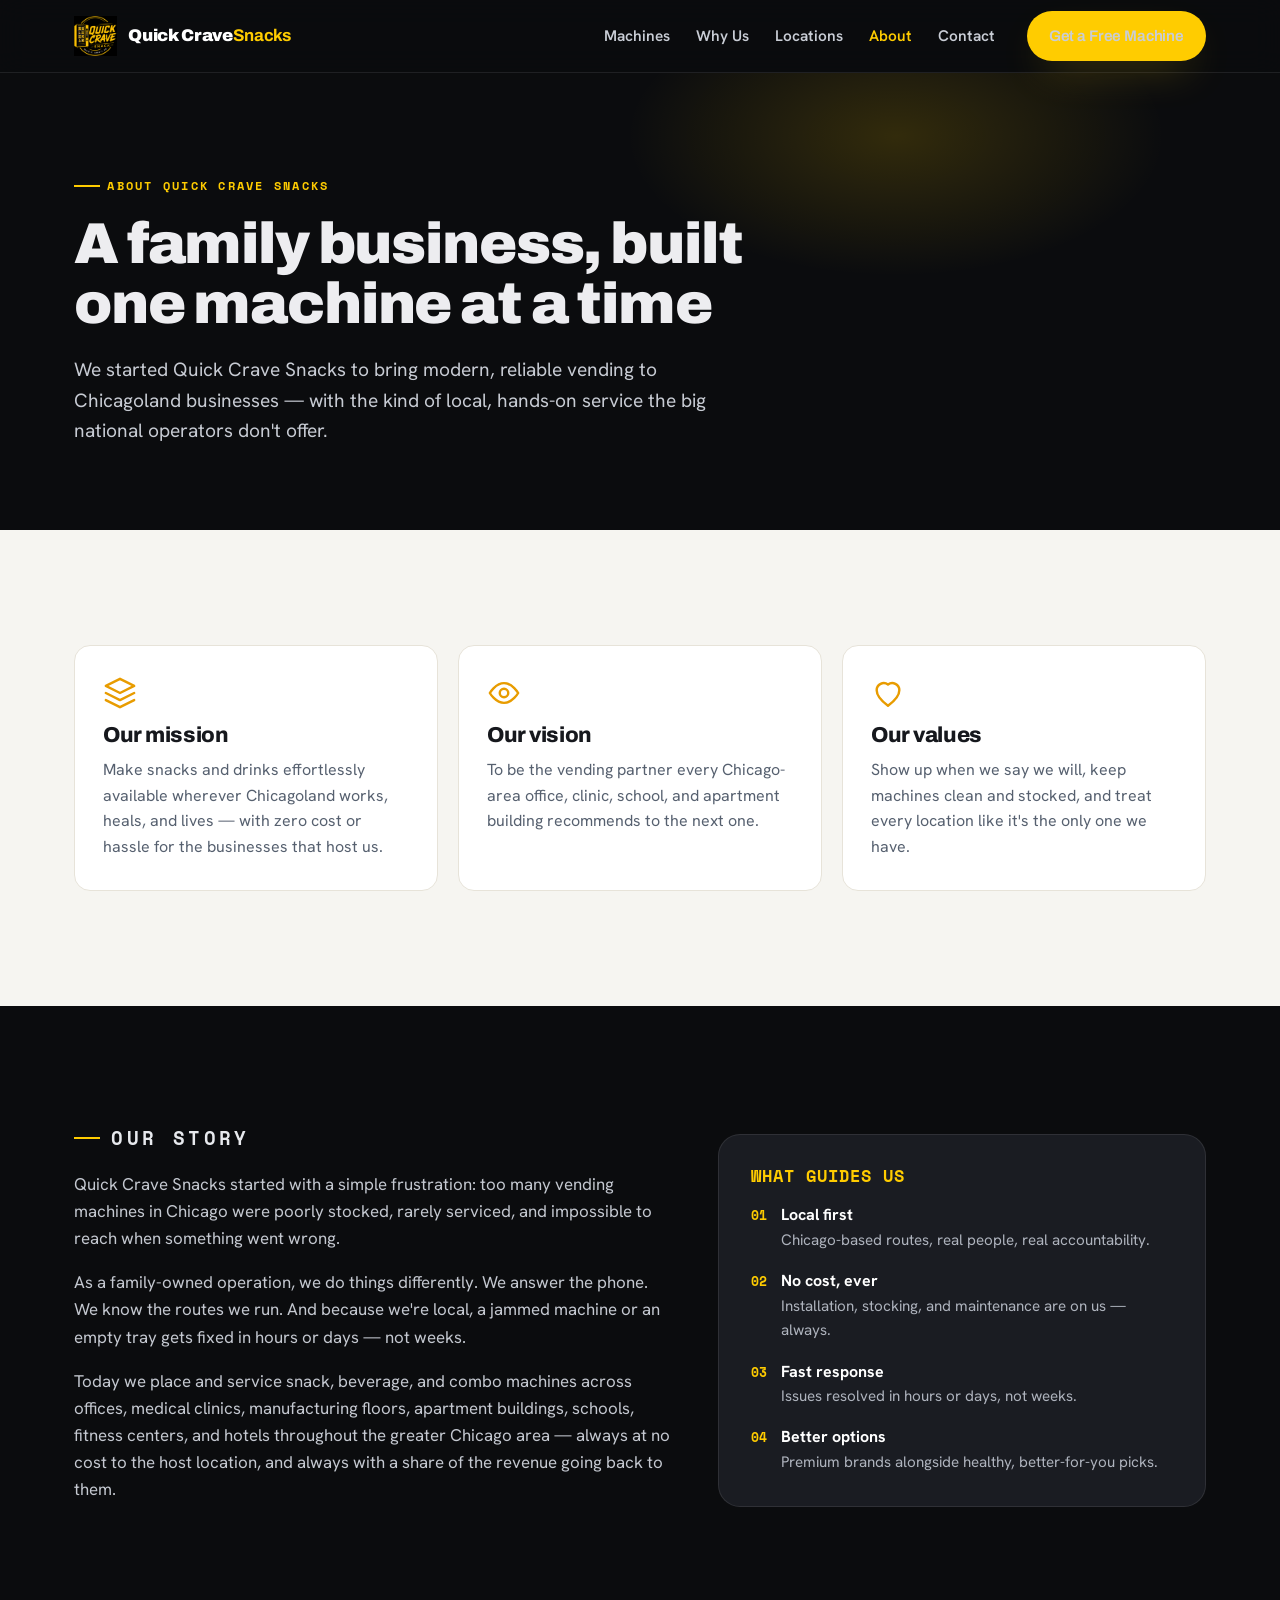
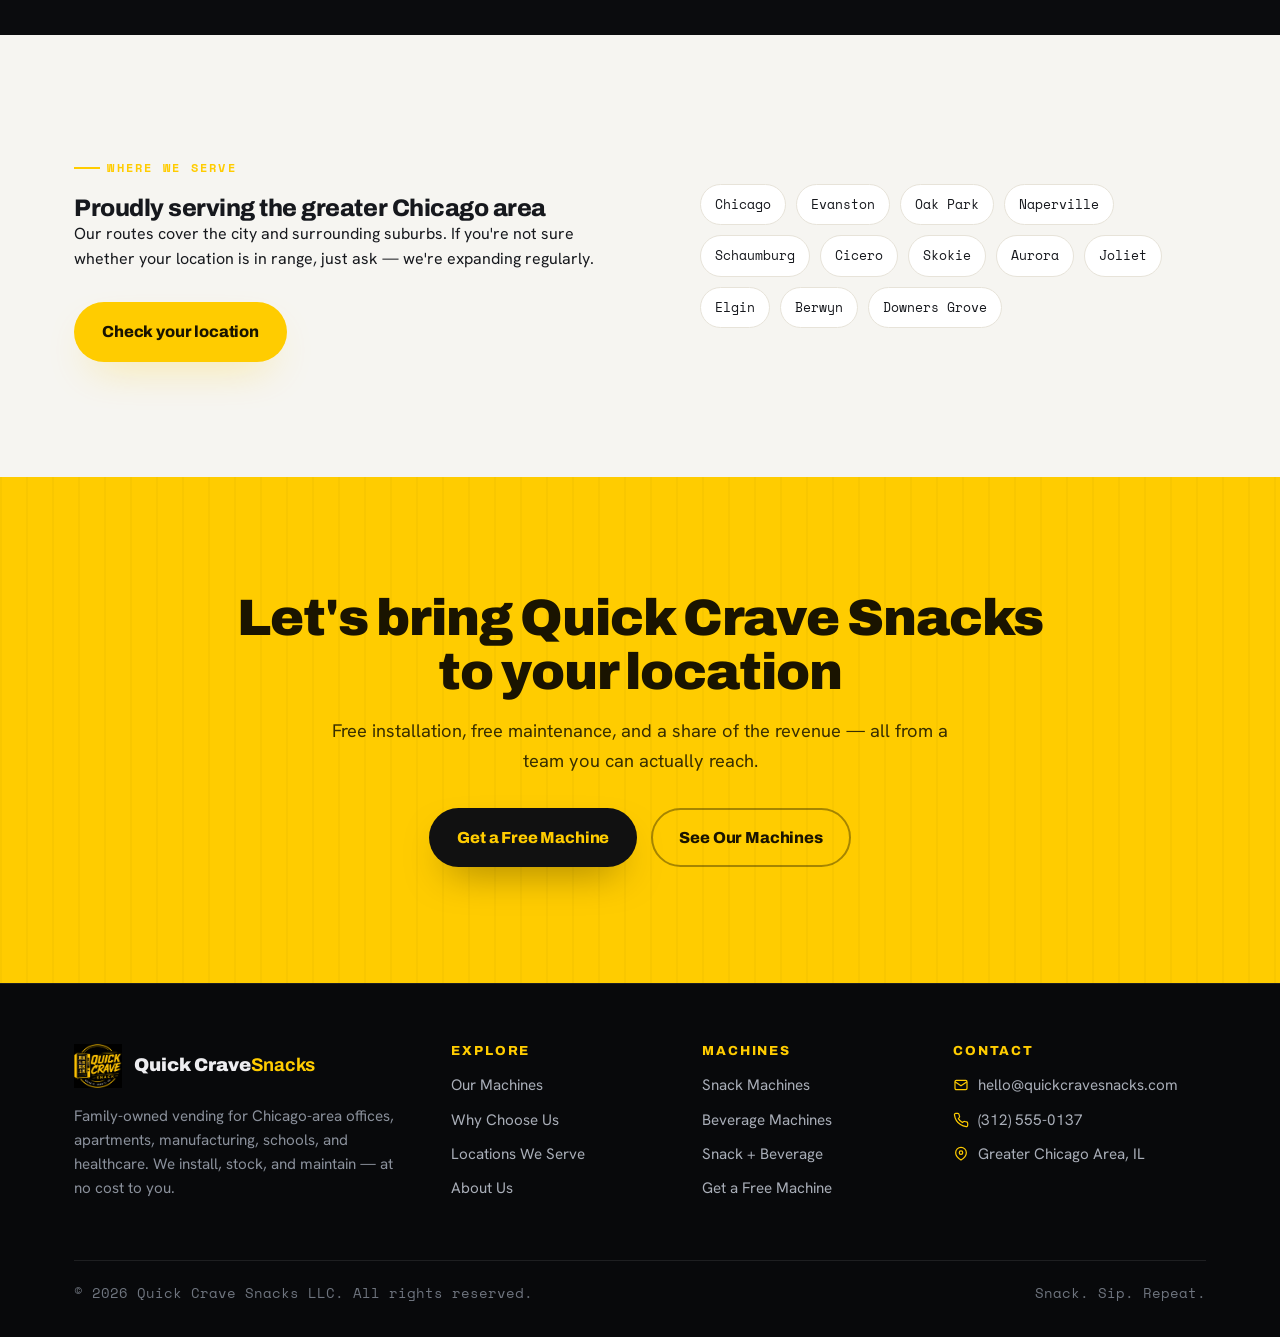
==== commit 038ff4e9: "Wire in real logo, favicon, and hero machine photo Replaces the SVG placeholders with the actual "Qu" ====
--- a/about.html
+++ b/about.html
@@ -5,7 +5,7 @@
   <meta name="viewport" content="width=device-width, initial-scale=1.0" />
   <title>About Us — Quick Crave Snacks</title>
   <meta name="description" content="Quick Crave Snacks is a family-owned vending company serving the greater Chicago area. Learn our story, mission, and the values behind every install." />
-  <link rel="icon" type="image/svg+xml" href="assets/favicon.svg" />
+  <link rel="icon" type="image/png" href="assets/favicon.png" />
   <link rel="preconnect" href="https://fonts.googleapis.com" />
   <link rel="preconnect" href="https://fonts.gstatic.com" crossorigin />
   <link href="https://fonts.googleapis.com/css2?family=Archivo:wght@600;700;800;900&family=Hanken+Grotesk:wght@400;500;600;700&family=Space+Mono:wght@400;700&display=swap" rel="stylesheet" />
@@ -17,7 +17,7 @@
   <header class="nav">
     <div class="container nav-inner">
       <a class="nav-logo" href="index.html" aria-label="Quick Crave Snacks home">
-        <img src="assets/logo.svg" alt="Quick Crave Snacks logo" />
+        <img src="assets/logo.png" alt="Quick Crave Snacks logo" />
         <span class="wordmark">Quick Crave<b>Snacks</b></span>
       </a>
       <nav class="nav-links" aria-label="Primary">
@@ -122,7 +122,7 @@
       <div class="footer-grid">
         <div>
           <div class="brand-line">
-            <img src="assets/logo.svg" alt="Quick Crave Snacks logo" />
+            <img src="assets/logo.png" alt="Quick Crave Snacks logo" />
             <span class="wordmark">Quick Crave<b>Snacks</b></span>
           </div>
           <p>Family-owned vending for Chicago-area offices, apartments, manufacturing, schools, and healthcare. We install, stock, and maintain — at no cost to you.</p>
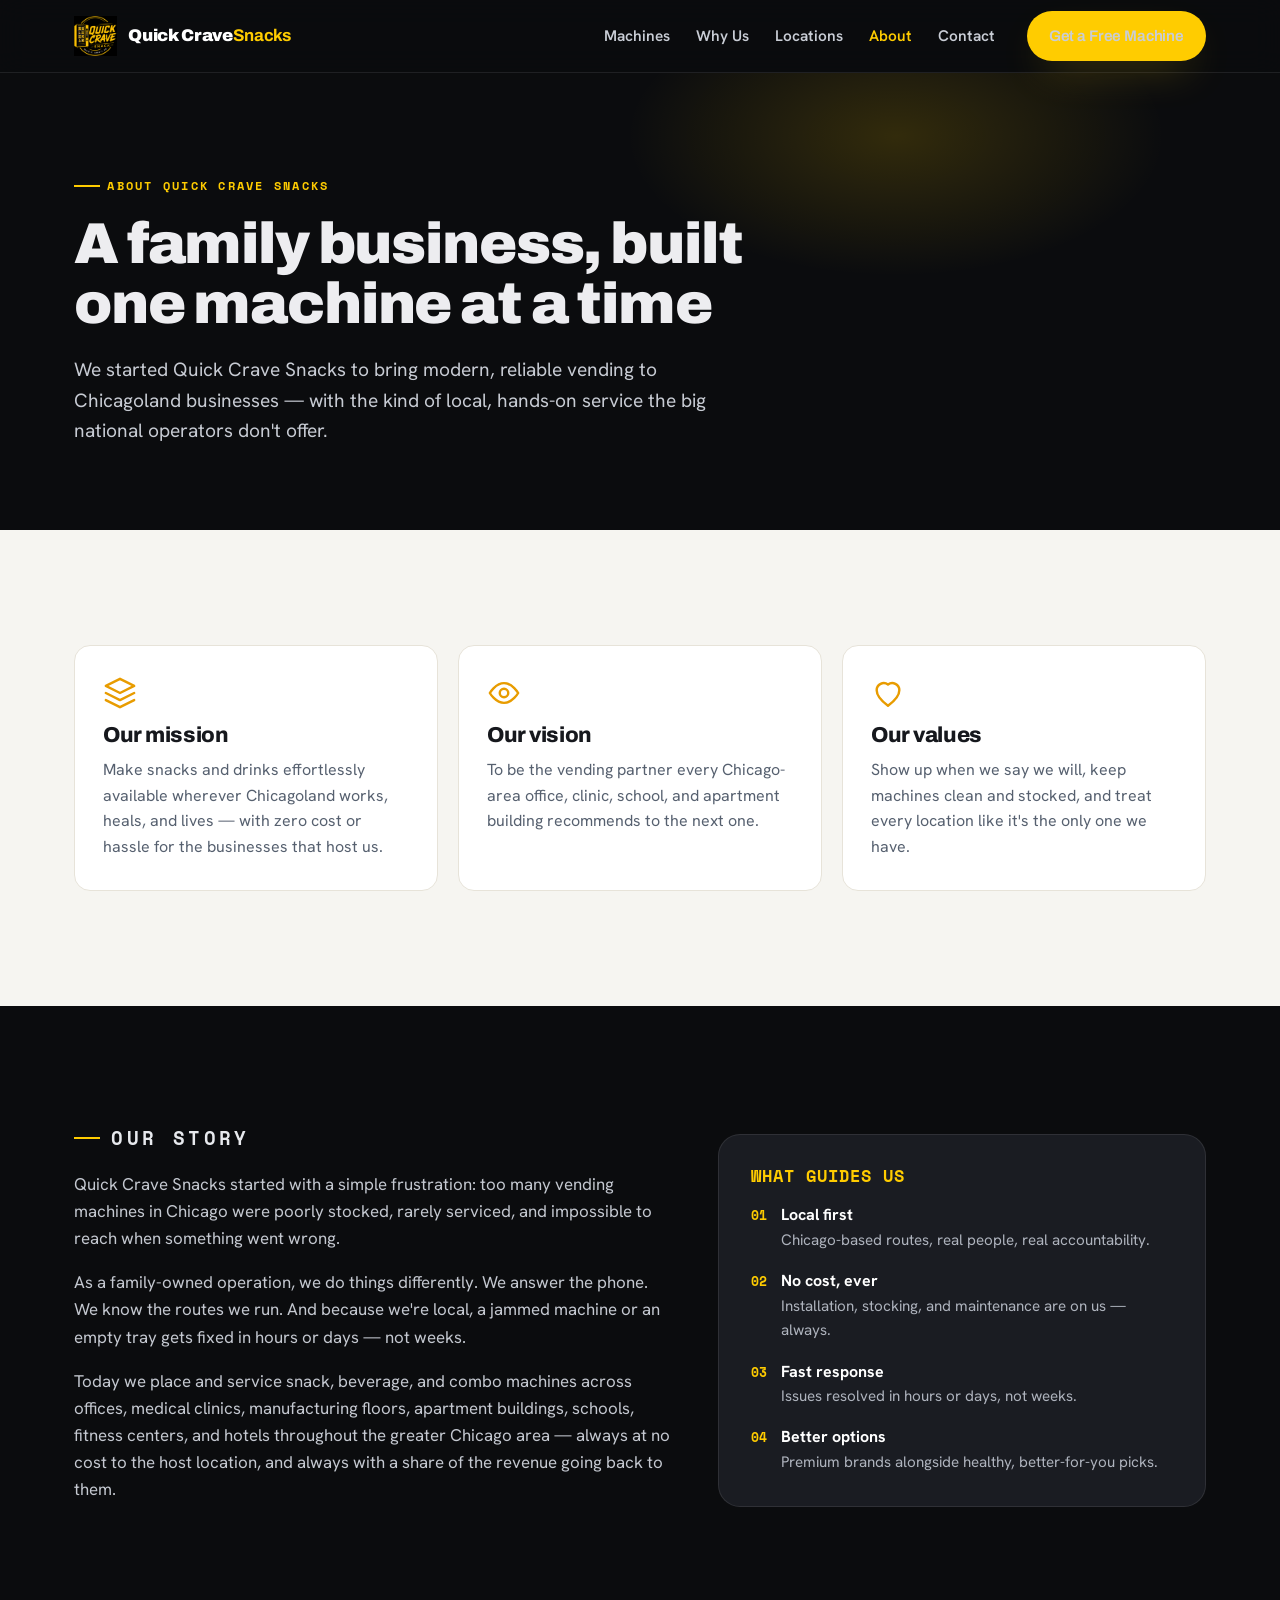
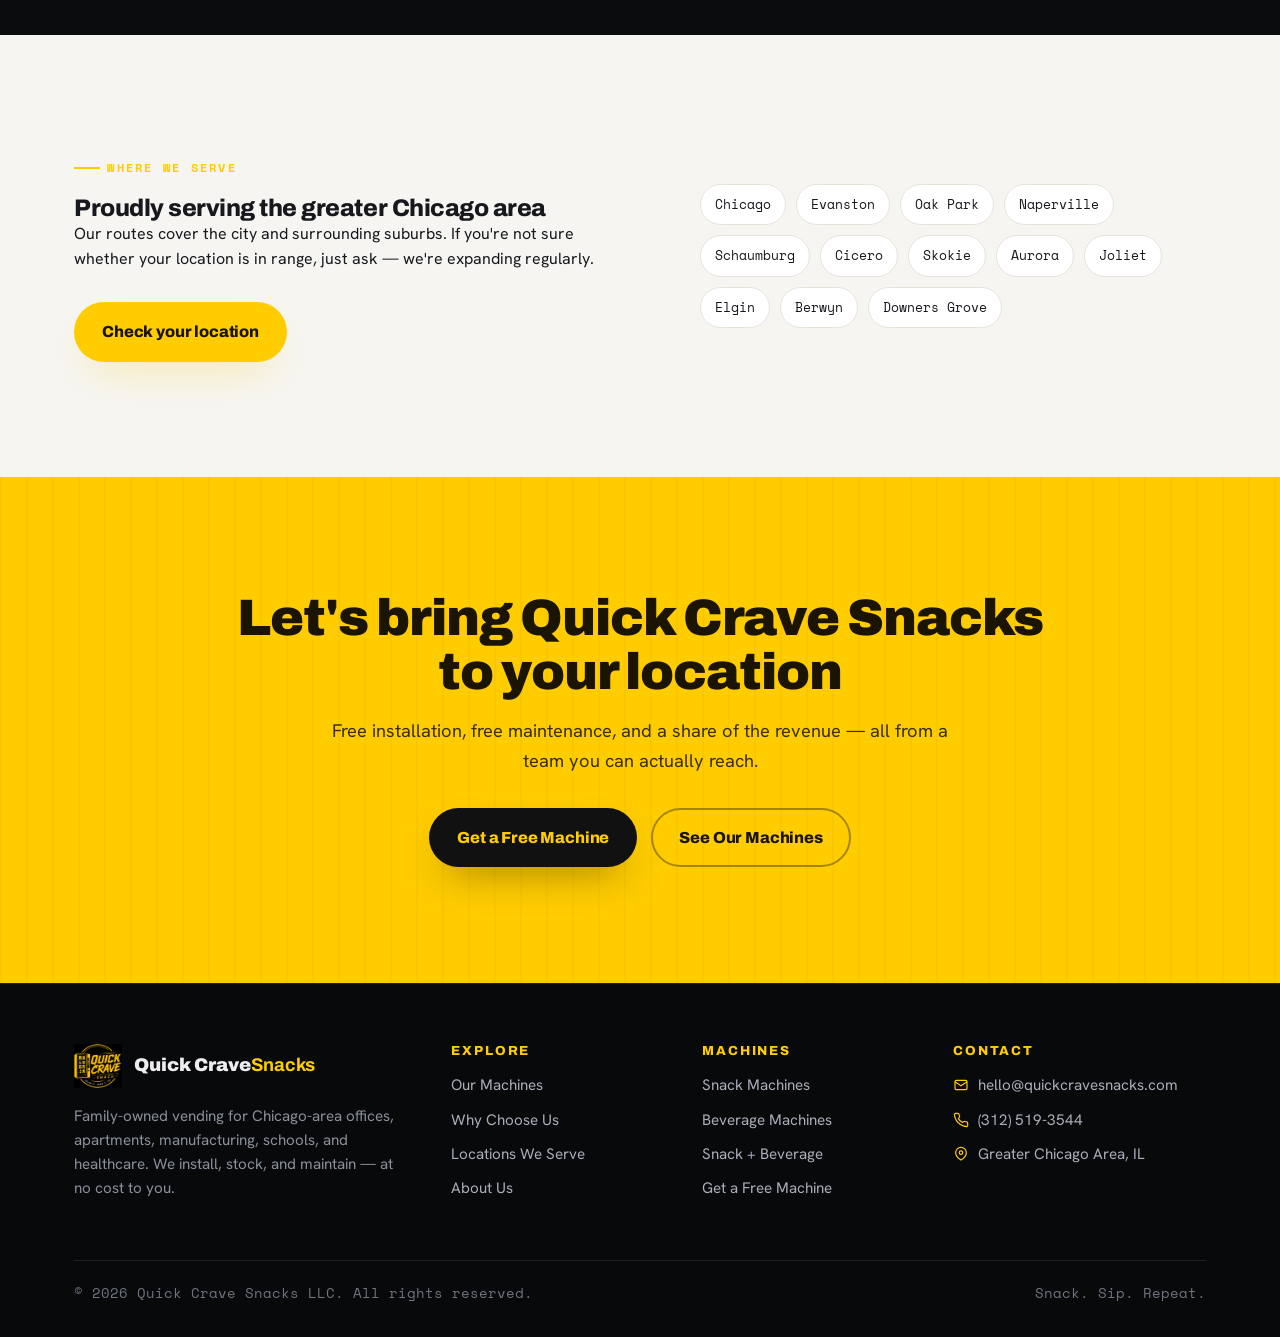
==== commit 34d7b68f: "Update placeholder phone number to (312) 519-3544 Replaces the (312) 555-0137 placeholder across all" ====
--- a/about.html
+++ b/about.html
@@ -149,7 +149,7 @@
           <h4>Contact</h4>
           <ul>
             <li class="contact-line"><svg viewBox="0 0 24 24" fill="none" stroke="currentColor" stroke-width="1.8"><rect x="3" y="5" width="18" height="14" rx="2"/><path d="m3 7 9 6 9-6"/></svg><a href="mailto:hello@quickcravesnacks.com">hello@quickcravesnacks.com</a></li>
-            <li class="contact-line"><svg viewBox="0 0 24 24" fill="none" stroke="currentColor" stroke-width="1.8"><path d="M22 16.9v3a2 2 0 0 1-2.2 2 19.8 19.8 0 0 1-8.6-3 19.5 19.5 0 0 1-6-6 19.8 19.8 0 0 1-3-8.6A2 2 0 0 1 4.1 2h3a2 2 0 0 1 2 1.7c.1.9.4 1.8.7 2.7a2 2 0 0 1-.5 2.1L8.1 9.9a16 16 0 0 0 6 6l1.4-1.2a2 2 0 0 1 2.1-.5c.9.3 1.8.6 2.7.7a2 2 0 0 1 1.7 2Z"/></svg><a href="tel:+13125550137">(312) 555-0137</a></li>
+            <li class="contact-line"><svg viewBox="0 0 24 24" fill="none" stroke="currentColor" stroke-width="1.8"><path d="M22 16.9v3a2 2 0 0 1-2.2 2 19.8 19.8 0 0 1-8.6-3 19.5 19.5 0 0 1-6-6 19.8 19.8 0 0 1-3-8.6A2 2 0 0 1 4.1 2h3a2 2 0 0 1 2 1.7c.1.9.4 1.8.7 2.7a2 2 0 0 1-.5 2.1L8.1 9.9a16 16 0 0 0 6 6l1.4-1.2a2 2 0 0 1 2.1-.5c.9.3 1.8.6 2.7.7a2 2 0 0 1 1.7 2Z"/></svg><a href="tel:+13125193544">(312) 519-3544</a></li>
             <li class="contact-line"><svg viewBox="0 0 24 24" fill="none" stroke="currentColor" stroke-width="1.8"><path d="M20 10c0 6-8 11-8 11s-8-5-8-11a8 8 0 0 1 16 0Z"/><circle cx="12" cy="10" r="2.6"/></svg><span>Greater Chicago Area, IL</span></li>
           </ul>
         </div>
